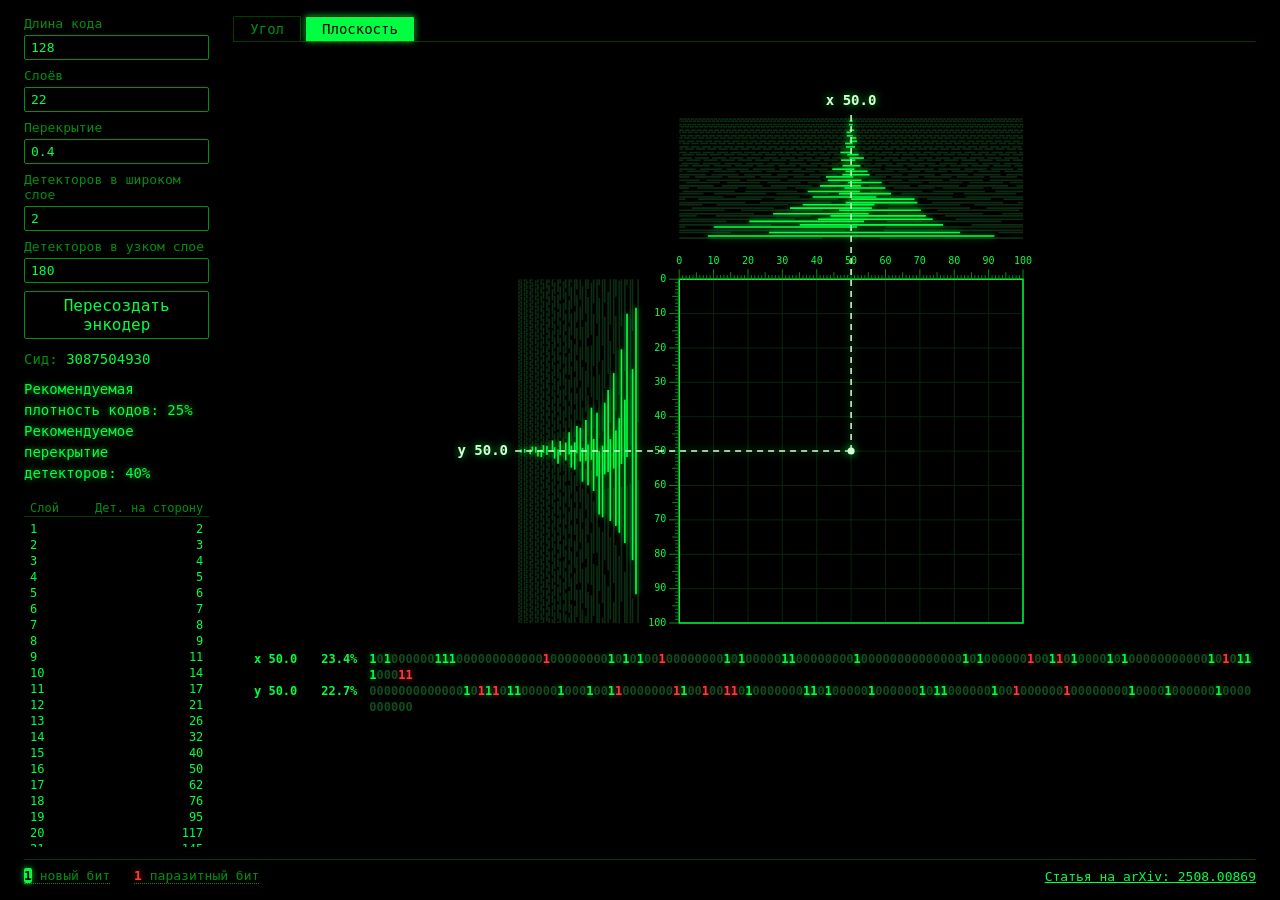
==== plane.html @ e91b5b71 "Add a plane position encoder on a separate tab A square with rulers on the top and left edges and X/" ====
<!doctype html>
<html lang="ru">
<head>
    <meta charset="utf-8">
    <meta name="viewport" content="width=device-width, initial-scale=1">
    <title>Plane Encoder</title>
    <link rel="stylesheet" href="styles.css">
</head>
<body>
<div class="layout">
<aside class="sidebar">
    <form id="params">
        <label>
            Длина кода
            <input name="codeLength" type="number" value="128" min="1">
        </label>
        <label>
            Слоёв
            <input name="layersCount" type="number" value="22" min="2">
        </label>
        <label>
            Перекрытие
            <input name="overlap" type="number" value="0.4" min="0" max="0.99" step="0.01">
        </label>
        <label>
            Детекторов в широком слое
            <input name="widestDetectors" type="number" value="2" min="1">
        </label>
        <label>
            Детекторов в узком слое
            <input name="narrowestDetectors" type="number" value="180" min="1">
        </label>
        <button type="submit">Пересоздать энкодер</button>
    </form>

    <p id="seed-line">Сид: <output id="seed"></output></p>

    <p id="recommendations">
        Рекомендуемая плотность кодов: 25%<br>
        Рекомендуемое перекрытие детекторов: 40%
    </p>

    <div class="layers-panel">
        <div class="layers-header"><span>Слой</span><span>Дет. на сторону</span></div>
        <ol id="layers"></ol>
    </div>
</aside>

<main class="main">
    <nav class="tabs">
        <a href="index.html">Угол</a>
        <a href="plane.html" aria-current="page">Плоскость</a>
    </nav>

    <div class="canvas-box">
        <canvas id="plane"></canvas>
    </div>

    <ol id="history" class="pairs"></ol>
</main>
</div>

<footer>
    <div class="legend">
        <span class="legend-item" tabindex="0" data-tip="Бит изменился по сравнению с предыдущим кодом: зажёгся или погас">
            <span class="code"><span class="one diff">1</span></span> новый бит
        </span>
        <span class="legend-item" tabindex="0" data-tip="Два разных детектора зажгли общий бит в одном коде">
            <span class="code"><span class="one shared">1</span></span> паразитный бит
        </span>
    </div>
    <a href="https://arxiv.org/pdf/2508.00869" target="_blank" rel="noopener">Статья на arXiv: 2508.00869</a>
</footer>

    <script src="encoder.js"></script>
    <script src="ui.js"></script>
    <script src="plane.js"></script>
</body>
</html>
---- styles.css ----
:root {
    --background: #000;
    --bright: #00ff41;
    --mid: #008f11;
    --dark: #003b00;
    --dim: #0f4d1c;
    --glow: 0 0 6px rgba(0, 255, 65, 0.7);
    --red: #ff3b3b;
    --red-glow: 0 0 6px rgba(255, 59, 59, 0.7);
}

/* The page fills exactly one screen: the canvas shrinks to whatever height
   is left after the tabs, the code history and the footer. */
body {
    font-family: Consolas, ui-monospace, monospace;
    margin: 0;
    padding: 16px 24px;
    box-sizing: border-box;
    height: 100vh;
    display: flex;
    flex-direction: column;
    color: var(--bright);
    background: var(--background);
}

.layout {
    flex: 1;
    min-height: 0;
    display: grid;
    grid-template-columns: repeat(12, minmax(0, 1fr));
    grid-template-rows: minmax(0, 1fr);
    gap: 24px;
}

.sidebar {
    grid-column: span 2;
    min-height: 0;
    overflow-y: auto;
}

.main {
    grid-column: span 10;
    min-height: 0;
    display: grid;
    grid-template-rows: auto minmax(0, 1fr) auto;
    gap: 12px;
}

.canvas-box {
    min-height: 0;
    container-type: size;
    display: flex;
    justify-content: center;
    align-items: center;
}

.canvas-box canvas {
    display: block;
    width: min(100cqw, 100cqh);
    height: min(100cqw, 100cqh);
    touch-action: none;
}

@media (max-width: 800px) {
    body {
        height: auto;
    }

    .layout {
        grid-template-rows: none;
    }

    .sidebar,
    .main {
        grid-column: 1 / -1;
    }

    .canvas-box {
        height: min(100vw - 48px, 80vh);
    }
}

.tabs {
    display: flex;
    gap: 4px;
    border-bottom: 1px solid var(--dark);
    font-size: 14px;
}

.tabs a {
    padding: 4px 16px;
    color: var(--mid);
    text-decoration: none;
    border: 1px solid var(--dark);
    border-bottom: none;
    border-radius: 2px 2px 0 0;
}

.tabs a:hover {
    color: var(--bright);
    text-shadow: var(--glow);
}

.tabs a[aria-current="page"] {
    color: var(--background);
    background: var(--bright);
    box-shadow: var(--glow);
    text-shadow: none;
}

.layers-panel {
    margin-top: 16px;
    font-size: 12px;
}

.layers-header,
#layers li {
    display: flex;
    justify-content: space-between;
    gap: 8px;
    padding: 1px 6px;
}

.layers-header {
    color: var(--mid);
    border-bottom: 1px solid var(--dark);
    margin-bottom: 4px;
}

#layers {
    list-style: none;
    padding: 0;
    margin: 0;
}

#layers li {
    cursor: default;
    border-radius: 2px;
}

#layers li:hover {
    color: var(--background);
    background: var(--bright);
    box-shadow: var(--glow);
}

form {
    display: flex;
    flex-direction: column;
    gap: 8px;
}

label {
    display: flex;
    flex-direction: column;
    gap: 4px;
    font-size: 13px;
    color: var(--mid);
}

input,
button {
    font: inherit;
    color: var(--bright);
    background: var(--background);
    border: 1px solid var(--mid);
    border-radius: 2px;
    padding: 4px 6px;
}

input {
    width: 100%;
    box-sizing: border-box;
}

input:focus {
    outline: none;
    border-color: var(--bright);
    box-shadow: var(--glow);
}

button {
    align-self: flex-start;
    cursor: pointer;
}

button:hover {
    color: var(--background);
    background: var(--bright);
    box-shadow: var(--glow);
}

#seed-line {
    margin: 12px 0 0;
    font-size: 14px;
    color: var(--mid);
}

#seed {
    color: var(--bright);
    user-select: all;
}

#recommendations {
    margin: 12px 0 0;
    font-size: 14px;
    line-height: 1.5;
    text-shadow: var(--glow);
}

footer {
    flex: none;
    margin-top: 12px;
    padding-top: 8px;
    border-top: 1px solid var(--dark);
    font-size: 13px;
    display: flex;
    flex-wrap: wrap;
    justify-content: space-between;
    align-items: center;
    gap: 8px 24px;
}

.legend {
    display: flex;
    gap: 24px;
    color: var(--mid);
}

.legend-item {
    position: relative;
    cursor: help;
    border-bottom: 1px dotted var(--mid);
}

.legend-item::after {
    content: attr(data-tip);
    position: absolute;
    left: 0;
    bottom: calc(100% + 8px);
    white-space: nowrap;
    padding: 4px 8px;
    font-size: 12px;
    color: var(--bright);
    background: var(--background);
    border: 1px solid var(--mid);
    border-radius: 2px;
    box-shadow: var(--glow);
    opacity: 0;
    pointer-events: none;
    transition: opacity 0.15s;
}

.legend-item:focus-visible {
    outline: 1px solid var(--bright);
    outline-offset: 2px;
}

.legend-item:hover::after,
.legend-item:focus::after {
    opacity: 1;
}

a {
    color: var(--bright);
}

a:hover {
    text-shadow: var(--glow);
}

#history {
    justify-self: center;
    max-width: 100%;
    list-style: none;
    padding: 0;
    margin: 0;
    font-size: 12px;
    /* Room for all five entries, so the canvas does not jump as they fill. */
    min-height: calc(5 * 24px);
}

/* On the plane every entry is a pair of codes, one line per axis. */
#history.pairs {
    min-height: calc(5 * 40px);
}

#history li {
    padding: 4px 0;
    line-height: 16px;
    color: var(--mid);
    opacity: 0.6;
}

#history li:first-child {
    color: var(--bright);
    font-weight: 600;
    opacity: 1;
}

#history .line {
    display: flex;
    gap: 12px;
}

#history .value {
    flex: none;
    width: 64px;
    text-align: right;
}

#history .density {
    flex: none;
    width: 48px;
    text-align: right;
}

#history .code {
    word-break: break-all;
    color: var(--dim);
}

.code .one {
    color: var(--bright);
    font-weight: 700;
    text-shadow: var(--glow);
}

.code .shared {
    color: var(--red);
    text-shadow: var(--red-glow);
}

.code .diff {
    color: var(--background);
    background: var(--bright);
    border-radius: 2px;
    text-shadow: none;
    box-shadow: var(--glow);
}

.code .diff.shared {
    background: var(--red);
    box-shadow: var(--red-glow);
}
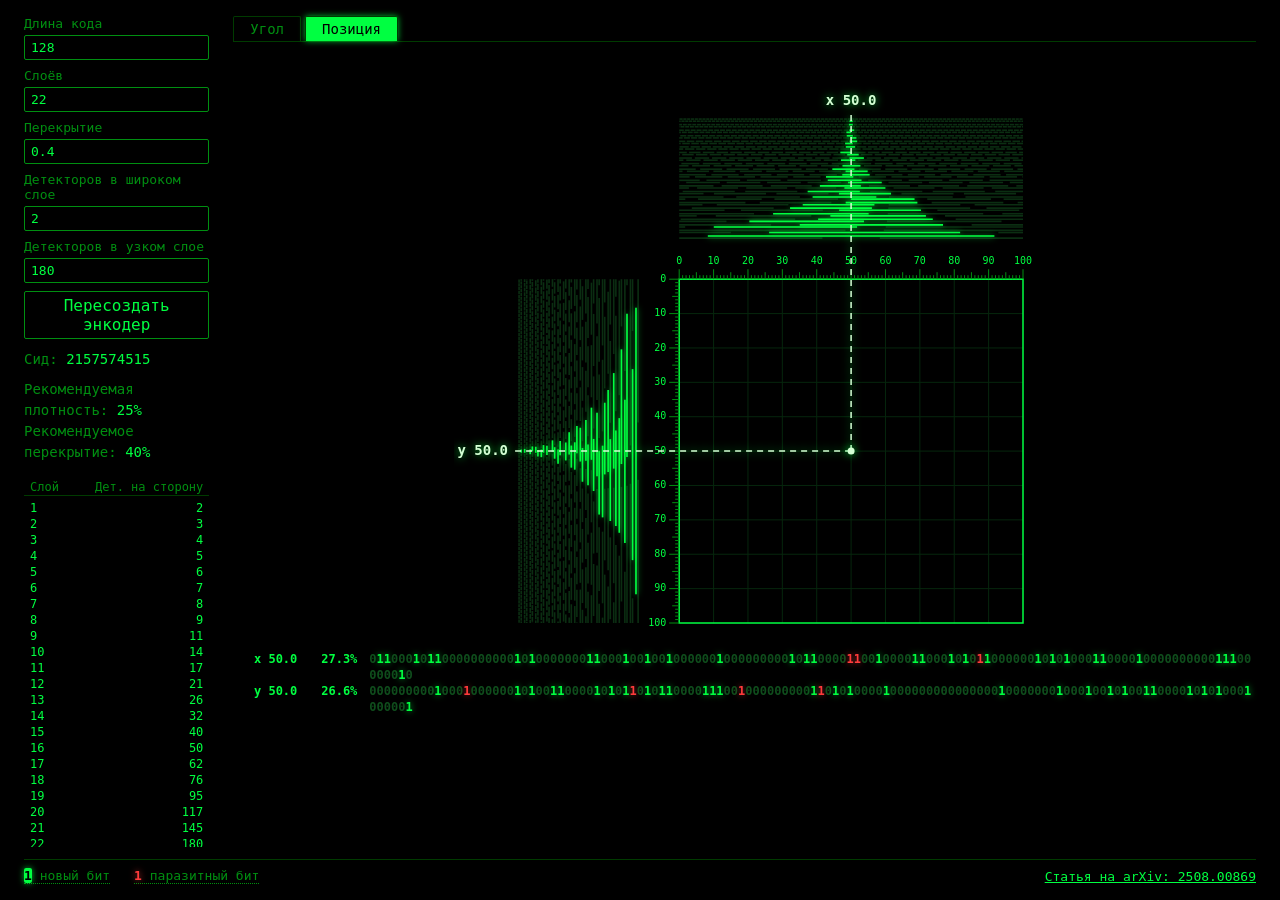
==== commit f3bb8cd0: "Rename the plane tab to Position and tone down the recommendations Co-Authored-By: Claude Opus 5.5 <" ====
--- a/plane.html
+++ b/plane.html
@@ -36,8 +36,8 @@
     <p id="seed-line">Сид: <output id="seed"></output></p>
 
     <p id="recommendations">
-        Рекомендуемая плотность кодов: 25%<br>
-        Рекомендуемое перекрытие детекторов: 40%
+        Рекомендуемая плотность: <span class="hint-value">25%</span><br>
+        Рекомендуемое перекрытие: <span class="hint-value">40%</span>
     </p>
 
     <div class="layers-panel">
@@ -49,7 +49,7 @@
 <main class="main">
     <nav class="tabs">
         <a href="index.html">Угол</a>
-        <a href="plane.html" aria-current="page">Плоскость</a>
+        <a href="plane.html" aria-current="page">Позиция</a>
     </nav>
 
     <div class="canvas-box">
--- a/styles.css
+++ b/styles.css
@@ -205,7 +205,11 @@
     margin: 12px 0 0;
     font-size: 14px;
     line-height: 1.5;
-    text-shadow: var(--glow);
+    color: var(--mid);
+}
+
+.hint-value {
+    color: var(--bright);
 }
 
 footer {
